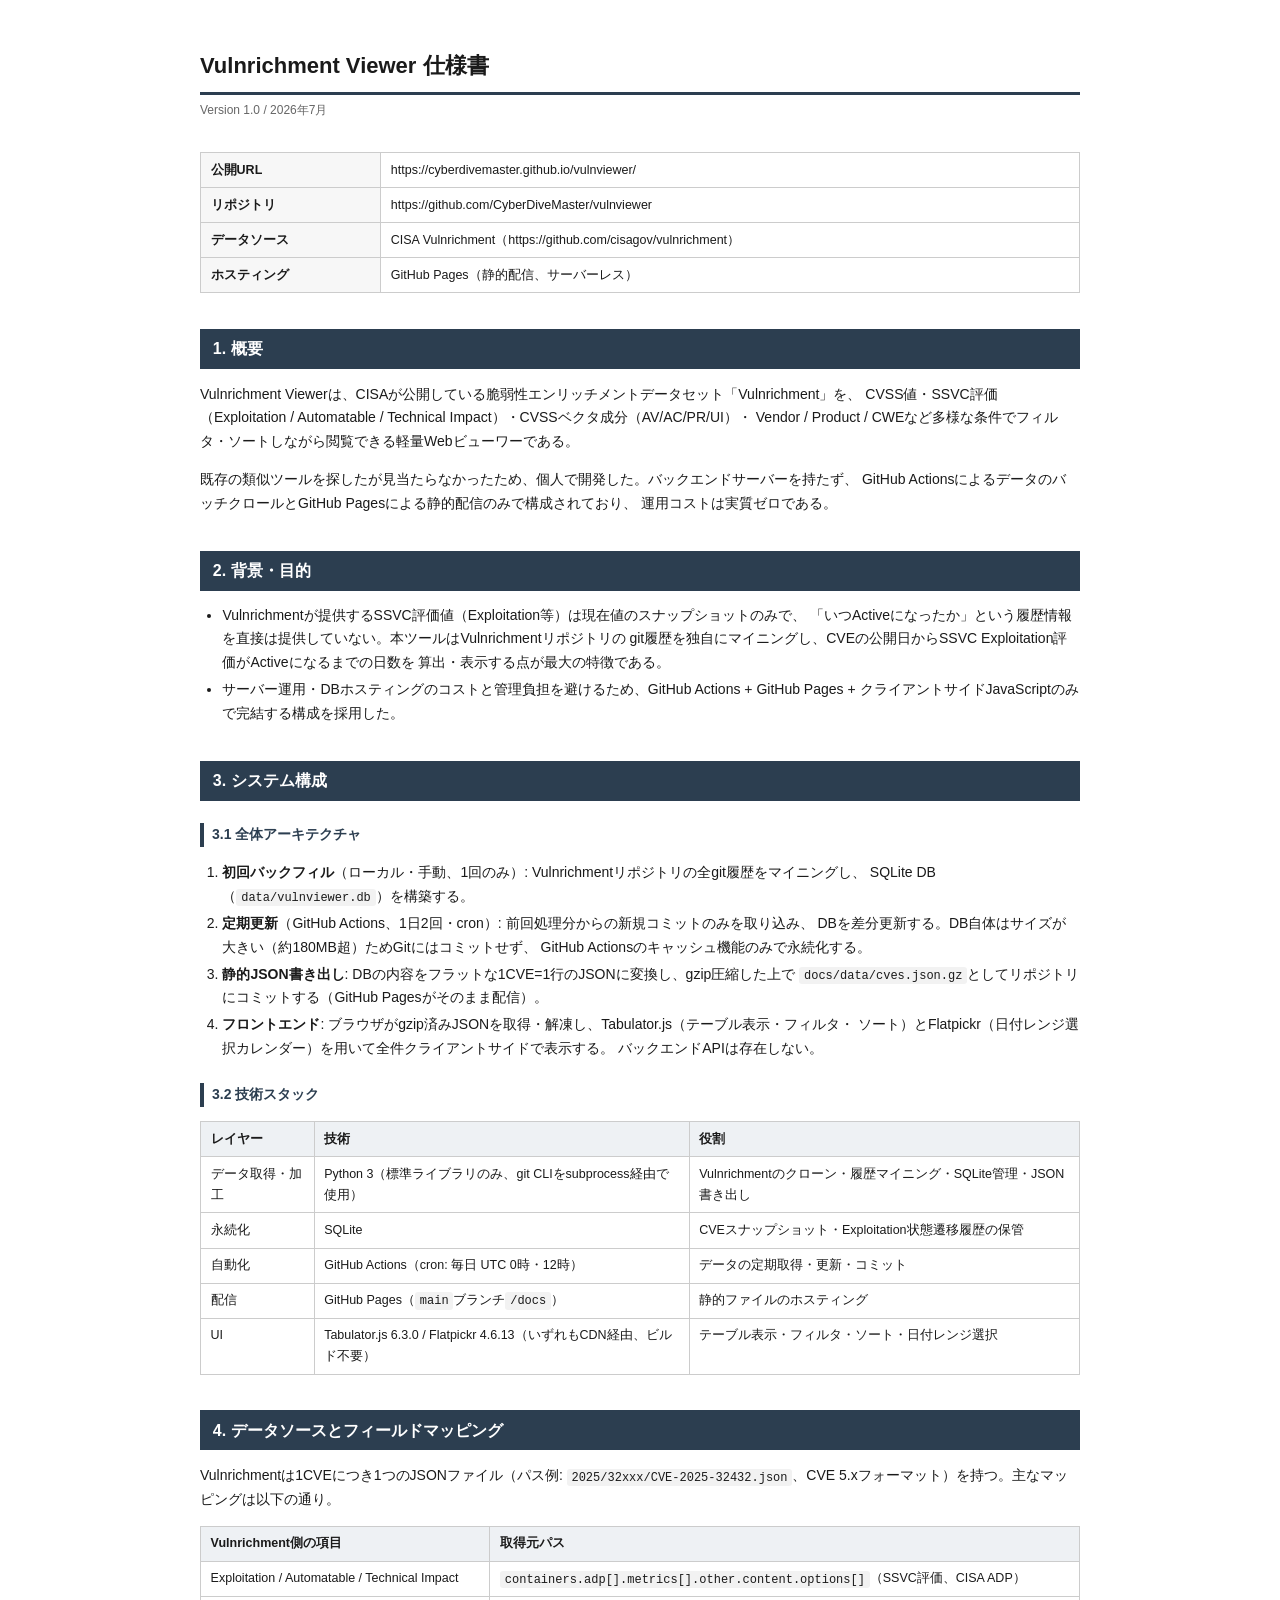
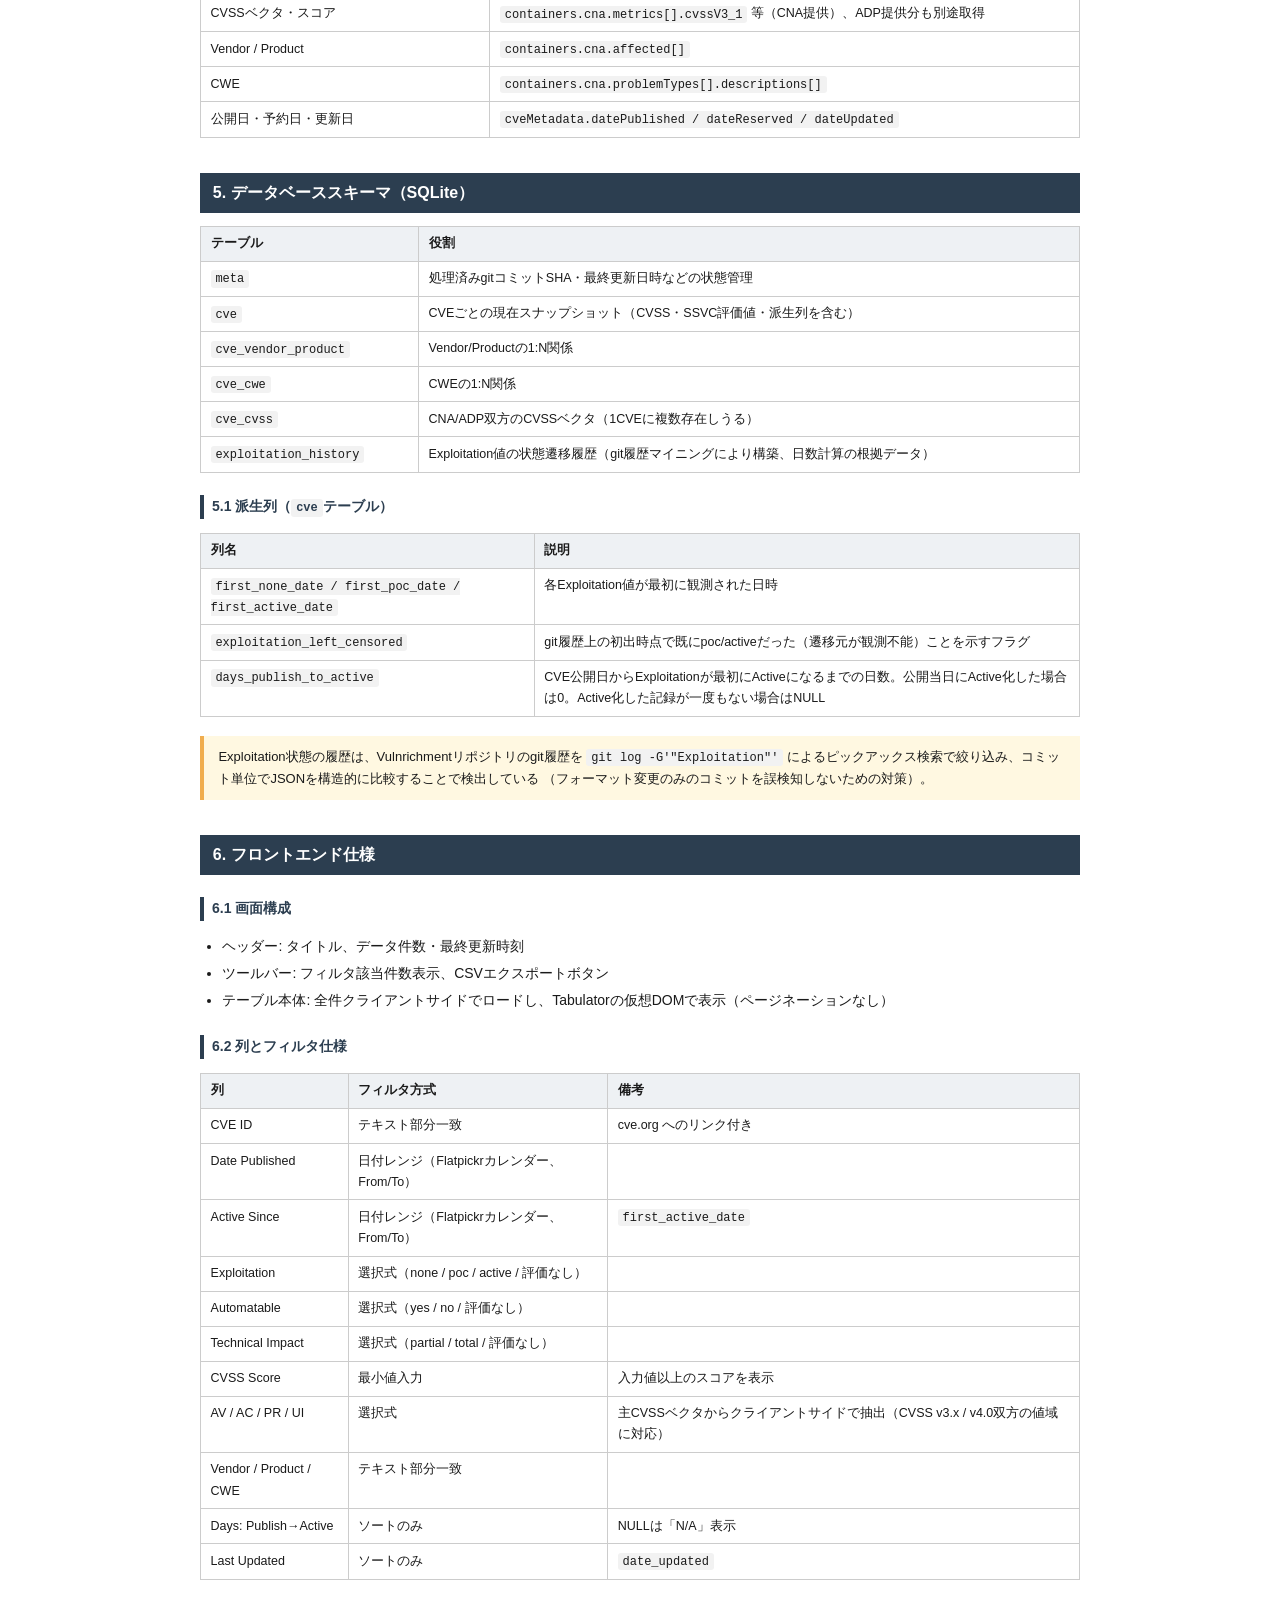
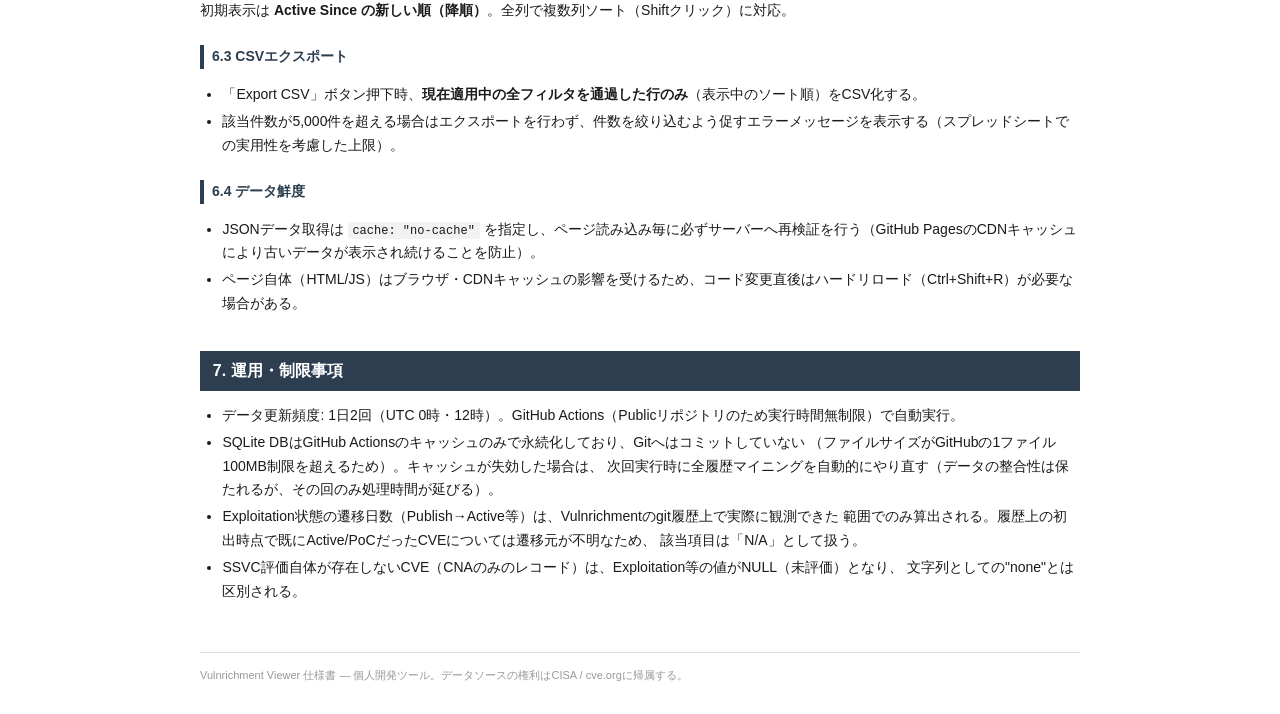
==== spec/vulnrichment-viewer-spec.html @ d3e1adee "Fix update_incremental.py: bootstrap via full history mine when no cached baseline exists (Actions c" ====
<!doctype html>
<html lang="ja">
<head>
<meta charset="utf-8">
<title>Vulnrichment Viewer 仕様書</title>
<style>
  body {
    font-family: "Segoe UI", "Hiragino Sans", "Meiryo", sans-serif;
    color: #1a1a1a;
    line-height: 1.7;
    max-width: 880px;
    margin: 0 auto;
    padding: 2rem 2.5rem;
    font-size: 14px;
  }
  h1 {
    font-size: 22px;
    border-bottom: 3px solid #2c3e50;
    padding-bottom: 0.5rem;
    margin-bottom: 0.3rem;
  }
  .subtitle {
    color: #666;
    font-size: 12px;
    margin-bottom: 2rem;
  }
  h2 {
    font-size: 16px;
    background: #2c3e50;
    color: #fff;
    padding: 0.4rem 0.8rem;
    margin-top: 2.2rem;
    margin-bottom: 0.8rem;
    page-break-after: avoid;
  }
  h3 {
    font-size: 14px;
    color: #2c3e50;
    border-left: 4px solid #2c3e50;
    padding-left: 0.5rem;
    margin-top: 1.4rem;
    page-break-after: avoid;
  }
  table {
    width: 100%;
    border-collapse: collapse;
    margin: 0.8rem 0 1.2rem;
    font-size: 12.5px;
  }
  th, td {
    border: 1px solid #ccc;
    padding: 0.4rem 0.6rem;
    text-align: left;
    vertical-align: top;
  }
  th {
    background: #eef1f4;
  }
  code {
    background: #f2f2f2;
    padding: 0.1rem 0.3rem;
    border-radius: 3px;
    font-size: 12px;
  }
  .note {
    background: #fff8e1;
    border-left: 4px solid #f0ad4e;
    padding: 0.6rem 0.9rem;
    margin: 0.8rem 0;
    font-size: 13px;
  }
  ul, ol {
    margin: 0.3rem 0 0.8rem;
    padding-left: 1.4rem;
  }
  li {
    margin-bottom: 0.2rem;
  }
  .meta-table td:first-child {
    font-weight: 600;
    width: 160px;
    background: #f7f7f7;
  }
  footer {
    margin-top: 3rem;
    font-size: 11px;
    color: #999;
    border-top: 1px solid #ddd;
    padding-top: 0.8rem;
  }
</style>
</head>
<body>

<h1>Vulnrichment Viewer 仕様書</h1>
<div class="subtitle">Version 1.0 / 2026年7月</div>

<table class="meta-table">
  <tr><td>公開URL</td><td>https://cyberdivemaster.github.io/vulnviewer/</td></tr>
  <tr><td>リポジトリ</td><td>https://github.com/CyberDiveMaster/vulnviewer</td></tr>
  <tr><td>データソース</td><td>CISA Vulnrichment（https://github.com/cisagov/vulnrichment）</td></tr>
  <tr><td>ホスティング</td><td>GitHub Pages（静的配信、サーバーレス）</td></tr>
</table>

<h2>1. 概要</h2>
<p>
Vulnrichment Viewerは、CISAが公開している脆弱性エンリッチメントデータセット「Vulnrichment」を、
CVSS値・SSVC評価（Exploitation / Automatable / Technical Impact）・CVSSベクタ成分（AV/AC/PR/UI）・
Vendor / Product / CWEなど多様な条件でフィルタ・ソートしながら閲覧できる軽量Webビューワーである。
</p>
<p>
既存の類似ツールを探したが見当たらなかったため、個人で開発した。バックエンドサーバーを持たず、
GitHub ActionsによるデータのバッチクロールとGitHub Pagesによる静的配信のみで構成されており、
運用コストは実質ゼロである。
</p>

<h2>2. 背景・目的</h2>
<ul>
  <li>Vulnrichmentが提供するSSVC評価値（Exploitation等）は現在値のスナップショットのみで、
      「いつActiveになったか」という履歴情報を直接は提供していない。本ツールはVulnrichmentリポジトリの
      git履歴を独自にマイニングし、CVEの公開日からSSVC Exploitation評価がActiveになるまでの日数を
      算出・表示する点が最大の特徴である。</li>
  <li>サーバー運用・DBホスティングのコストと管理負担を避けるため、GitHub Actions + GitHub Pages +
      クライアントサイドJavaScriptのみで完結する構成を採用した。</li>
</ul>

<h2>3. システム構成</h2>
<h3>3.1 全体アーキテクチャ</h3>
<ol>
  <li><b>初回バックフィル</b>（ローカル・手動、1回のみ）: Vulnrichmentリポジトリの全git履歴をマイニングし、
      SQLite DB（<code>data/vulnviewer.db</code>）を構築する。</li>
  <li><b>定期更新</b>（GitHub Actions、1日2回・cron）: 前回処理分からの新規コミットのみを取り込み、
      DBを差分更新する。DB自体はサイズが大きい（約180MB超）ためGitにはコミットせず、
      GitHub Actionsのキャッシュ機能のみで永続化する。</li>
  <li><b>静的JSON書き出し</b>: DBの内容をフラットな1CVE=1行のJSONに変換し、gzip圧縮した上で
      <code>docs/data/cves.json.gz</code>としてリポジトリにコミットする（GitHub Pagesがそのまま配信）。</li>
  <li><b>フロントエンド</b>: ブラウザがgzip済みJSONを取得・解凍し、Tabulator.js（テーブル表示・フィルタ・
      ソート）とFlatpickr（日付レンジ選択カレンダー）を用いて全件クライアントサイドで表示する。
      バックエンドAPIは存在しない。</li>
</ol>

<h3>3.2 技術スタック</h3>
<table>
  <tr><th>レイヤー</th><th>技術</th><th>役割</th></tr>
  <tr><td>データ取得・加工</td><td>Python 3（標準ライブラリのみ、git CLIをsubprocess経由で使用）</td><td>Vulnrichmentのクローン・履歴マイニング・SQLite管理・JSON書き出し</td></tr>
  <tr><td>永続化</td><td>SQLite</td><td>CVEスナップショット・Exploitation状態遷移履歴の保管</td></tr>
  <tr><td>自動化</td><td>GitHub Actions（cron: 毎日 UTC 0時・12時）</td><td>データの定期取得・更新・コミット</td></tr>
  <tr><td>配信</td><td>GitHub Pages（<code>main</code>ブランチ<code>/docs</code>）</td><td>静的ファイルのホスティング</td></tr>
  <tr><td>UI</td><td>Tabulator.js 6.3.0 / Flatpickr 4.6.13（いずれもCDN経由、ビルド不要）</td><td>テーブル表示・フィルタ・ソート・日付レンジ選択</td></tr>
</table>

<h2>4. データソースとフィールドマッピング</h2>
<p>Vulnrichmentは1CVEにつき1つのJSONファイル（パス例: <code>2025/32xxx/CVE-2025-32432.json</code>、CVE 5.xフォーマット）を持つ。主なマッピングは以下の通り。</p>
<table>
  <tr><th>Vulnrichment側の項目</th><th>取得元パス</th></tr>
  <tr><td>Exploitation / Automatable / Technical Impact</td><td><code>containers.adp[].metrics[].other.content.options[]</code>（SSVC評価、CISA ADP）</td></tr>
  <tr><td>CVSSベクタ・スコア</td><td><code>containers.cna.metrics[].cvssV3_1</code> 等（CNA提供）、ADP提供分も別途取得</td></tr>
  <tr><td>Vendor / Product</td><td><code>containers.cna.affected[]</code></td></tr>
  <tr><td>CWE</td><td><code>containers.cna.problemTypes[].descriptions[]</code></td></tr>
  <tr><td>公開日・予約日・更新日</td><td><code>cveMetadata.datePublished / dateReserved / dateUpdated</code></td></tr>
</table>

<h2>5. データベーススキーマ（SQLite）</h2>
<table>
  <tr><th>テーブル</th><th>役割</th></tr>
  <tr><td><code>meta</code></td><td>処理済みgitコミットSHA・最終更新日時などの状態管理</td></tr>
  <tr><td><code>cve</code></td><td>CVEごとの現在スナップショット（CVSS・SSVC評価値・派生列を含む）</td></tr>
  <tr><td><code>cve_vendor_product</code></td><td>Vendor/Productの1:N関係</td></tr>
  <tr><td><code>cve_cwe</code></td><td>CWEの1:N関係</td></tr>
  <tr><td><code>cve_cvss</code></td><td>CNA/ADP双方のCVSSベクタ（1CVEに複数存在しうる）</td></tr>
  <tr><td><code>exploitation_history</code></td><td>Exploitation値の状態遷移履歴（git履歴マイニングにより構築、日数計算の根拠データ）</td></tr>
</table>

<h3>5.1 派生列（<code>cve</code>テーブル）</h3>
<table>
  <tr><th>列名</th><th>説明</th></tr>
  <tr><td><code>first_none_date / first_poc_date / first_active_date</code></td><td>各Exploitation値が最初に観測された日時</td></tr>
  <tr><td><code>exploitation_left_censored</code></td><td>git履歴上の初出時点で既にpoc/activeだった（遷移元が観測不能）ことを示すフラグ</td></tr>
  <tr><td><code>days_publish_to_active</code></td><td>CVE公開日からExploitationが最初にActiveになるまでの日数。公開当日にActive化した場合は0。Active化した記録が一度もない場合はNULL</td></tr>
</table>
<div class="note">
Exploitation状態の履歴は、Vulnrichmentリポジトリのgit履歴を <code>git log -G'"Exploitation"'</code>
によるピックアックス検索で絞り込み、コミット単位でJSONを構造的に比較することで検出している
（フォーマット変更のみのコミットを誤検知しないための対策）。
</div>

<h2>6. フロントエンド仕様</h2>
<h3>6.1 画面構成</h3>
<ul>
  <li>ヘッダー: タイトル、データ件数・最終更新時刻</li>
  <li>ツールバー: フィルタ該当件数表示、CSVエクスポートボタン</li>
  <li>テーブル本体: 全件クライアントサイドでロードし、Tabulatorの仮想DOMで表示（ページネーションなし）</li>
</ul>

<h3>6.2 列とフィルタ仕様</h3>
<table>
  <tr><th>列</th><th>フィルタ方式</th><th>備考</th></tr>
  <tr><td>CVE ID</td><td>テキスト部分一致</td><td>cve.org へのリンク付き</td></tr>
  <tr><td>Date Published</td><td>日付レンジ（Flatpickrカレンダー、From/To）</td><td></td></tr>
  <tr><td>Active Since</td><td>日付レンジ（Flatpickrカレンダー、From/To）</td><td><code>first_active_date</code></td></tr>
  <tr><td>Exploitation</td><td>選択式（none / poc / active / 評価なし）</td><td></td></tr>
  <tr><td>Automatable</td><td>選択式（yes / no / 評価なし）</td><td></td></tr>
  <tr><td>Technical Impact</td><td>選択式（partial / total / 評価なし）</td><td></td></tr>
  <tr><td>CVSS Score</td><td>最小値入力</td><td>入力値以上のスコアを表示</td></tr>
  <tr><td>AV / AC / PR / UI</td><td>選択式</td><td>主CVSSベクタからクライアントサイドで抽出（CVSS v3.x / v4.0双方の値域に対応）</td></tr>
  <tr><td>Vendor / Product / CWE</td><td>テキスト部分一致</td><td></td></tr>
  <tr><td>Days: Publish→Active</td><td>ソートのみ</td><td>NULLは「N/A」表示</td></tr>
  <tr><td>Last Updated</td><td>ソートのみ</td><td><code>date_updated</code></td></tr>
</table>
<p>初期表示は <b>Active Since の新しい順（降順）</b>。全列で複数列ソート（Shiftクリック）に対応。</p>

<h3>6.3 CSVエクスポート</h3>
<ul>
  <li>「Export CSV」ボタン押下時、<b>現在適用中の全フィルタを通過した行のみ</b>（表示中のソート順）をCSV化する。</li>
  <li>該当件数が5,000件を超える場合はエクスポートを行わず、件数を絞り込むよう促すエラーメッセージを表示する（スプレッドシートでの実用性を考慮した上限）。</li>
</ul>

<h3>6.4 データ鮮度</h3>
<ul>
  <li>JSONデータ取得は <code>cache: "no-cache"</code> を指定し、ページ読み込み毎に必ずサーバーへ再検証を行う（GitHub PagesのCDNキャッシュにより古いデータが表示され続けることを防止）。</li>
  <li>ページ自体（HTML/JS）はブラウザ・CDNキャッシュの影響を受けるため、コード変更直後はハードリロード（Ctrl+Shift+R）が必要な場合がある。</li>
</ul>

<h2>7. 運用・制限事項</h2>
<ul>
  <li>データ更新頻度: 1日2回（UTC 0時・12時）。GitHub Actions（Publicリポジトリのため実行時間無制限）で自動実行。</li>
  <li>SQLite DBはGitHub Actionsのキャッシュのみで永続化しており、Gitへはコミットしていない
      （ファイルサイズがGitHubの1ファイル100MB制限を超えるため）。キャッシュが失効した場合は、
      次回実行時に全履歴マイニングを自動的にやり直す（データの整合性は保たれるが、その回のみ処理時間が延びる）。</li>
  <li>Exploitation状態の遷移日数（Publish→Active等）は、Vulnrichmentのgit履歴上で実際に観測できた
      範囲でのみ算出される。履歴上の初出時点で既にActive/PoCだったCVEについては遷移元が不明なため、
      該当項目は「N/A」として扱う。</li>
  <li>SSVC評価自体が存在しないCVE（CNAのみのレコード）は、Exploitation等の値がNULL（未評価）となり、
      文字列としての"none"とは区別される。</li>
</ul>

<footer>
Vulnrichment Viewer 仕様書 — 個人開発ツール。データソースの権利はCISA / cve.orgに帰属する。
</footer>

</body>
</html>
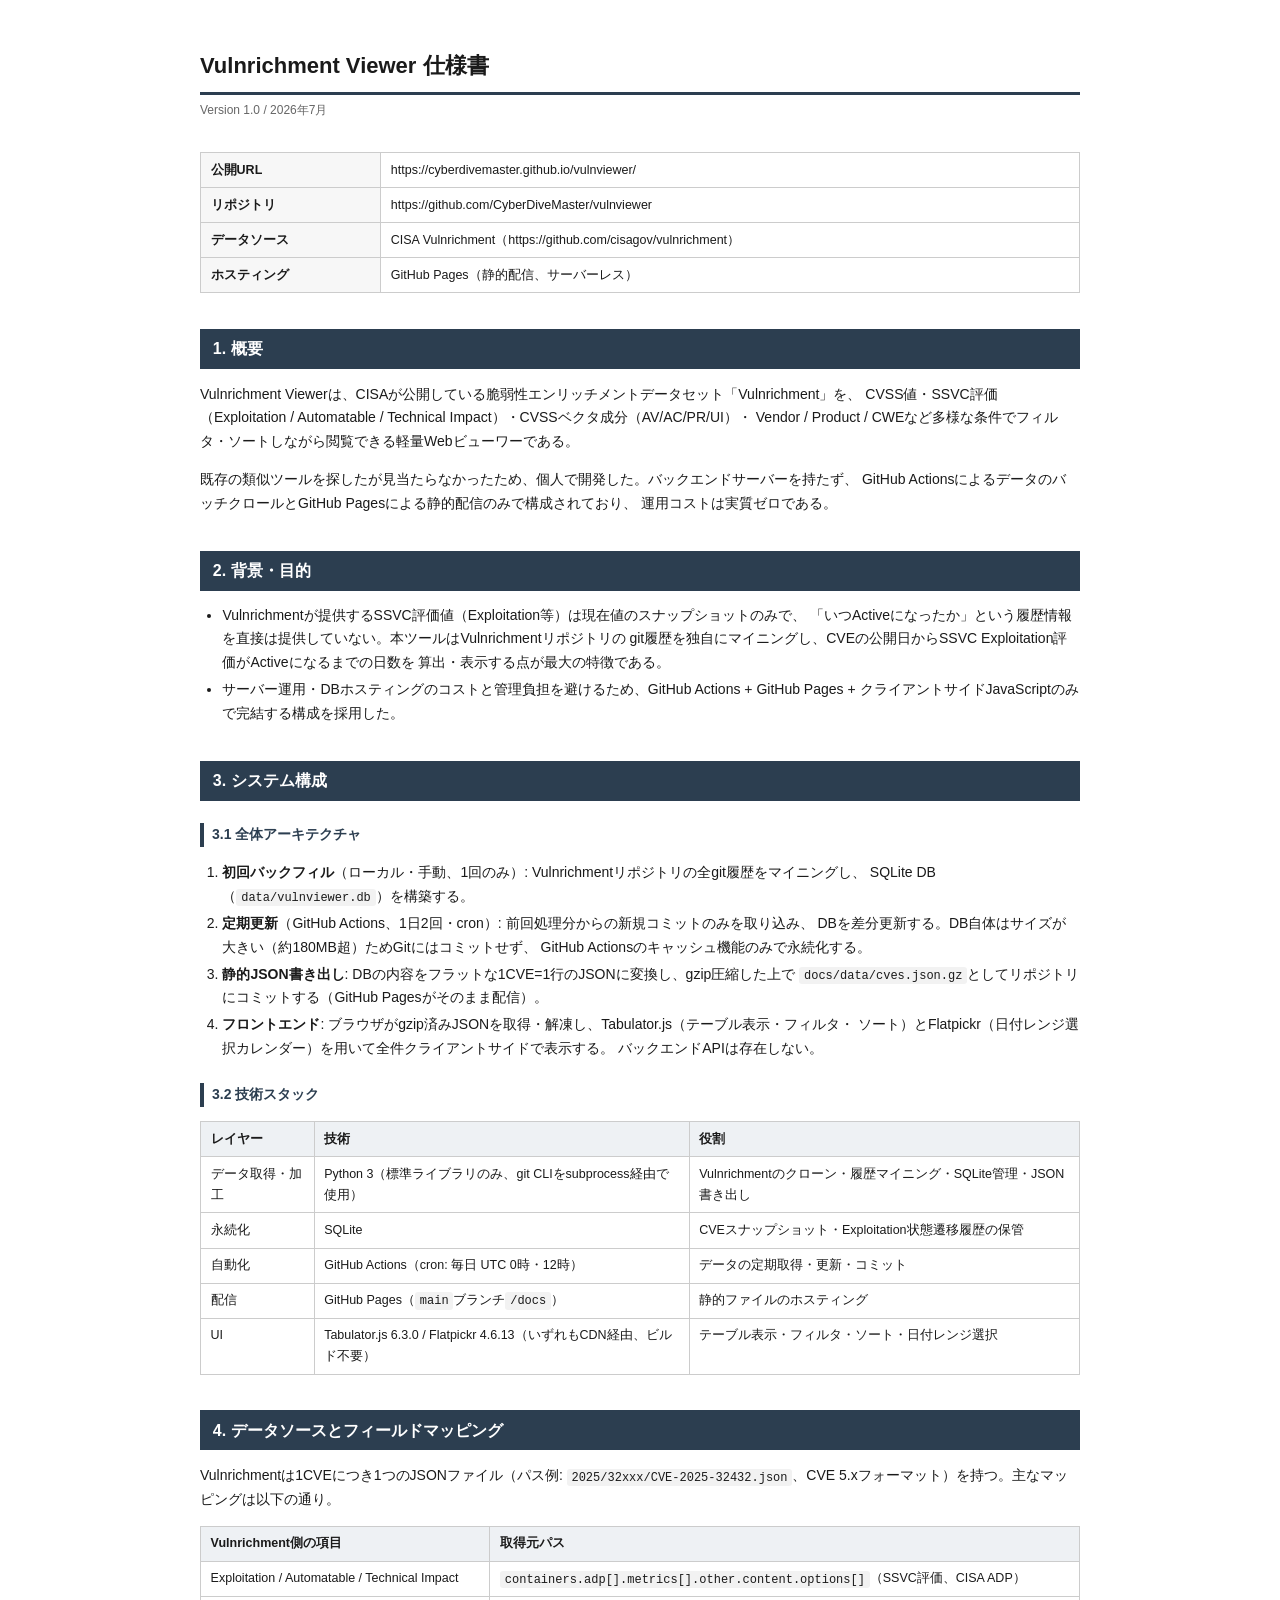
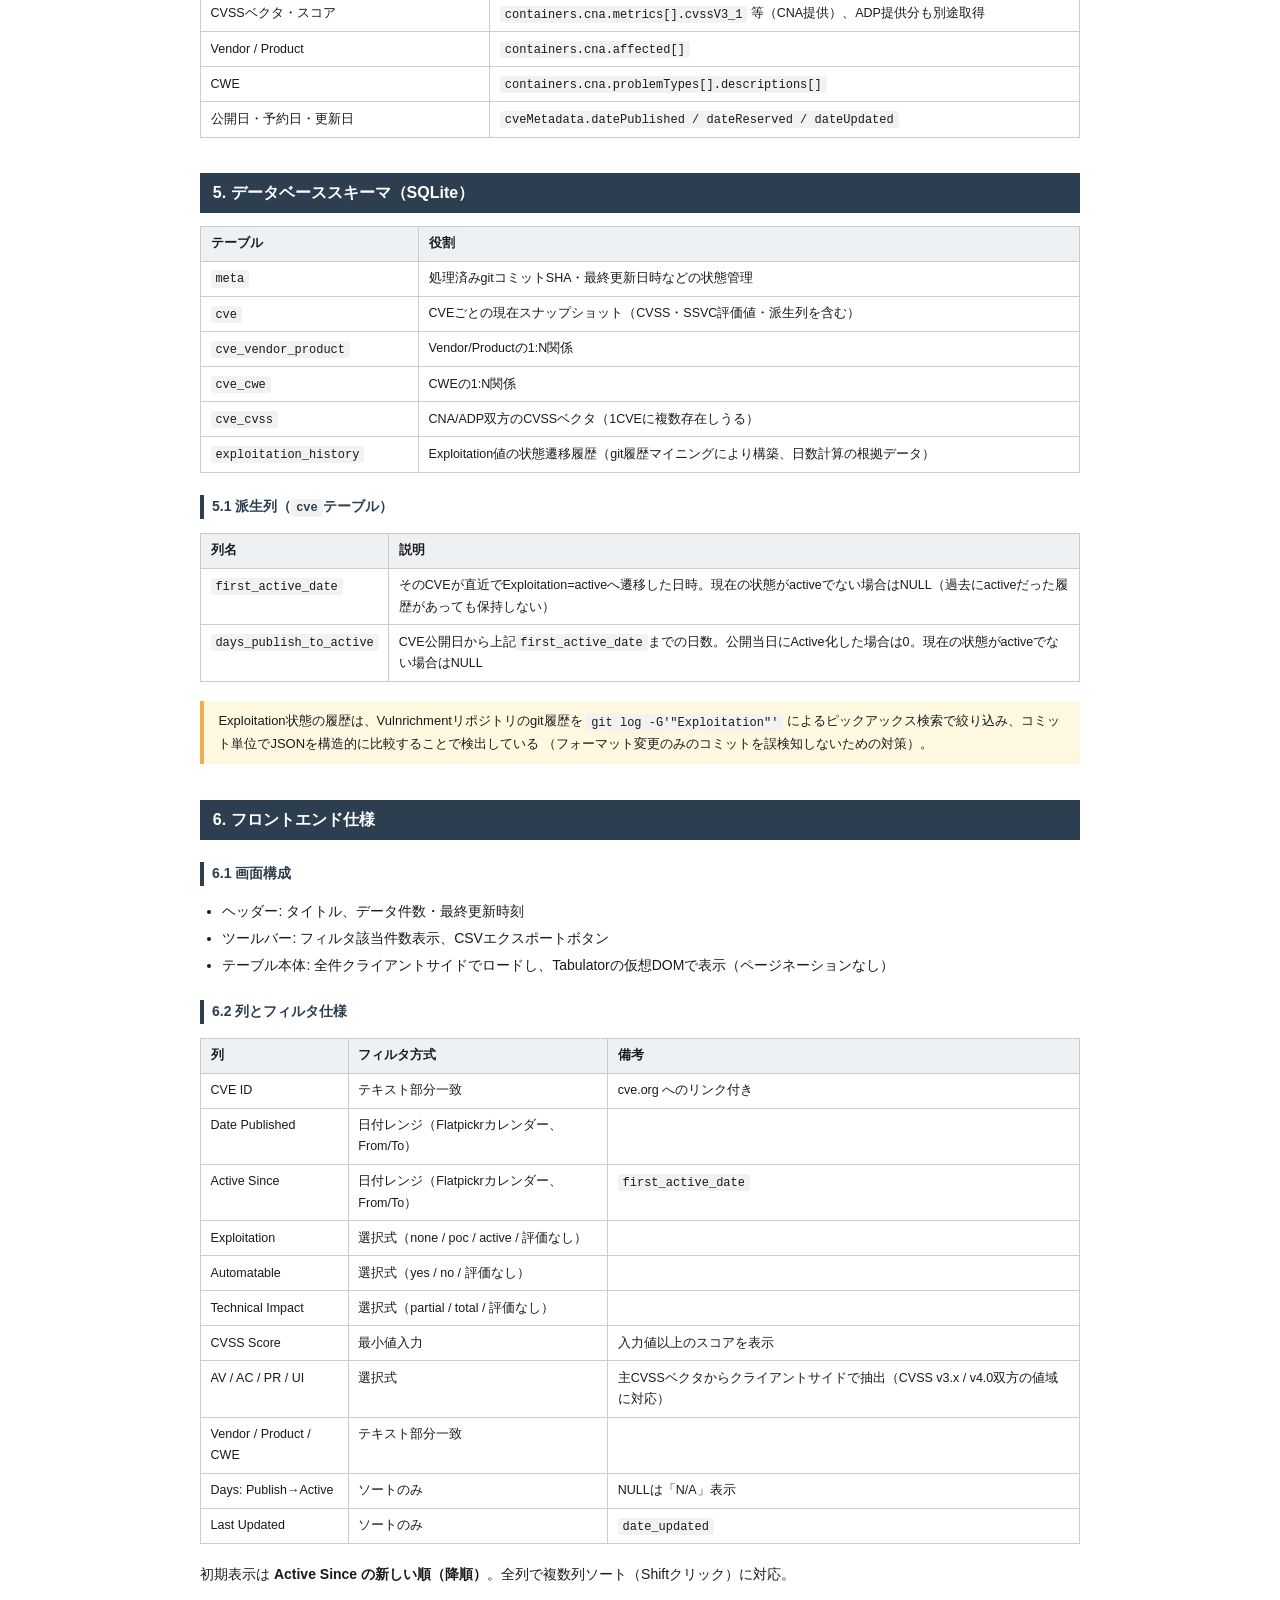
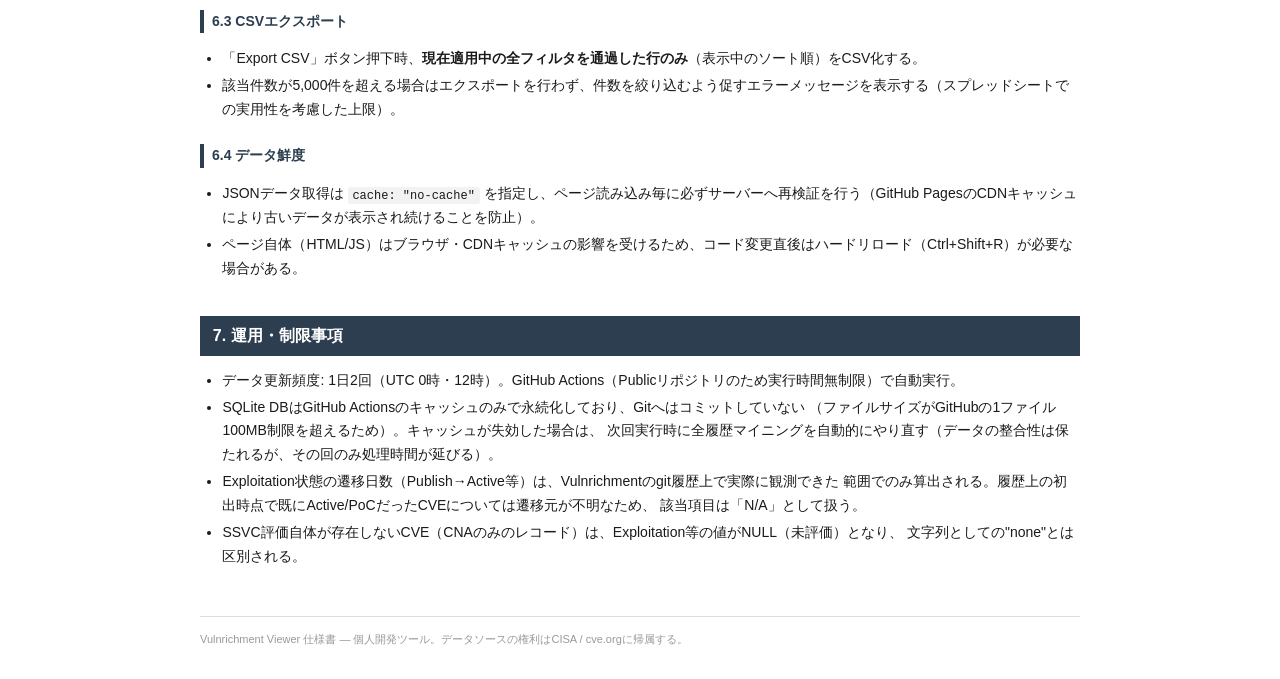
==== commit 321058b4: "Redefine Days/Active Since as "most recent active" and drop unused derived columns first_active_date" ====
--- a/spec/vulnrichment-viewer-spec.html
+++ b/spec/vulnrichment-viewer-spec.html
@@ -174,9 +174,8 @@
 <h3>5.1 派生列（<code>cve</code>テーブル）</h3>
 <table>
   <tr><th>列名</th><th>説明</th></tr>
-  <tr><td><code>first_none_date / first_poc_date / first_active_date</code></td><td>各Exploitation値が最初に観測された日時</td></tr>
-  <tr><td><code>exploitation_left_censored</code></td><td>git履歴上の初出時点で既にpoc/activeだった（遷移元が観測不能）ことを示すフラグ</td></tr>
-  <tr><td><code>days_publish_to_active</code></td><td>CVE公開日からExploitationが最初にActiveになるまでの日数。公開当日にActive化した場合は0。Active化した記録が一度もない場合はNULL</td></tr>
+  <tr><td><code>first_active_date</code></td><td>そのCVEが直近でExploitation=activeへ遷移した日時。現在の状態がactiveでない場合はNULL（過去にactiveだった履歴があっても保持しない）</td></tr>
+  <tr><td><code>days_publish_to_active</code></td><td>CVE公開日から上記<code>first_active_date</code>までの日数。公開当日にActive化した場合は0。現在の状態がactiveでない場合はNULL</td></tr>
 </table>
 <div class="note">
 Exploitation状態の履歴は、Vulnrichmentリポジトリのgit履歴を <code>git log -G'"Exploitation"'</code>
